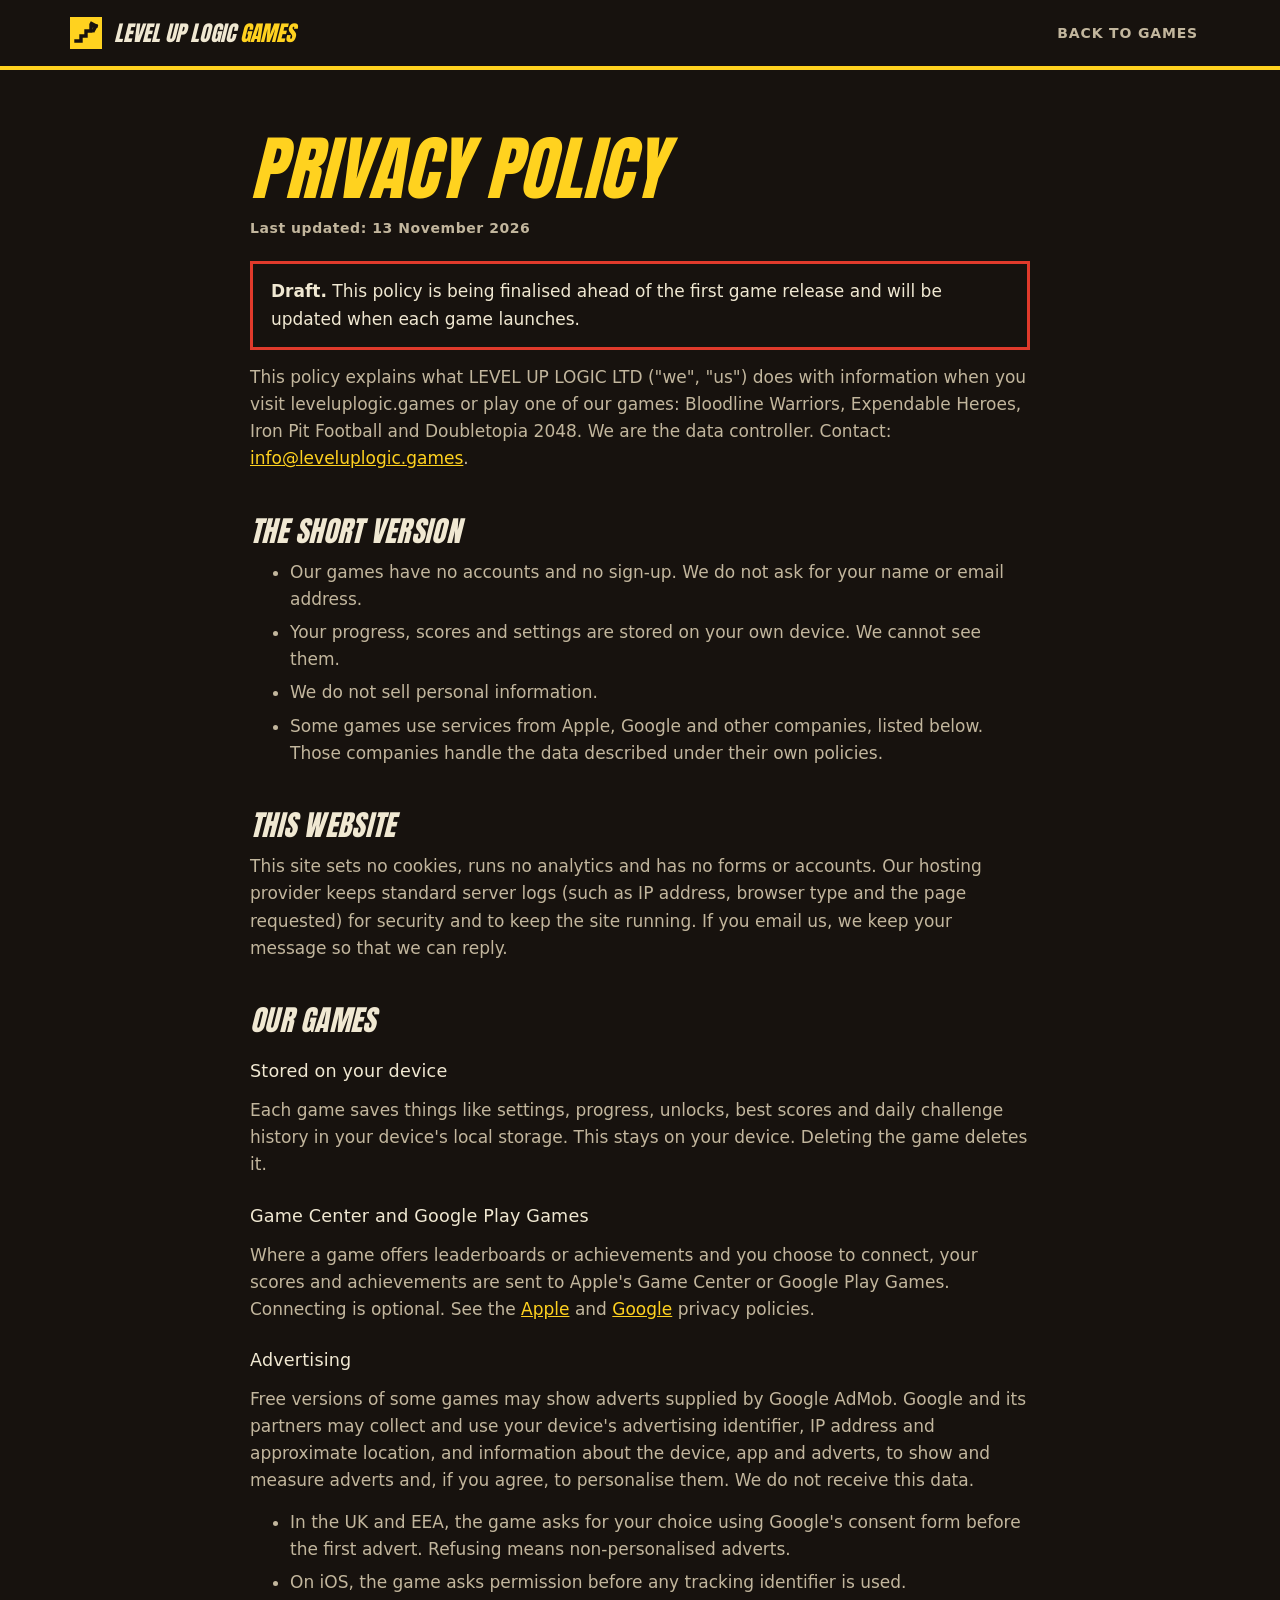
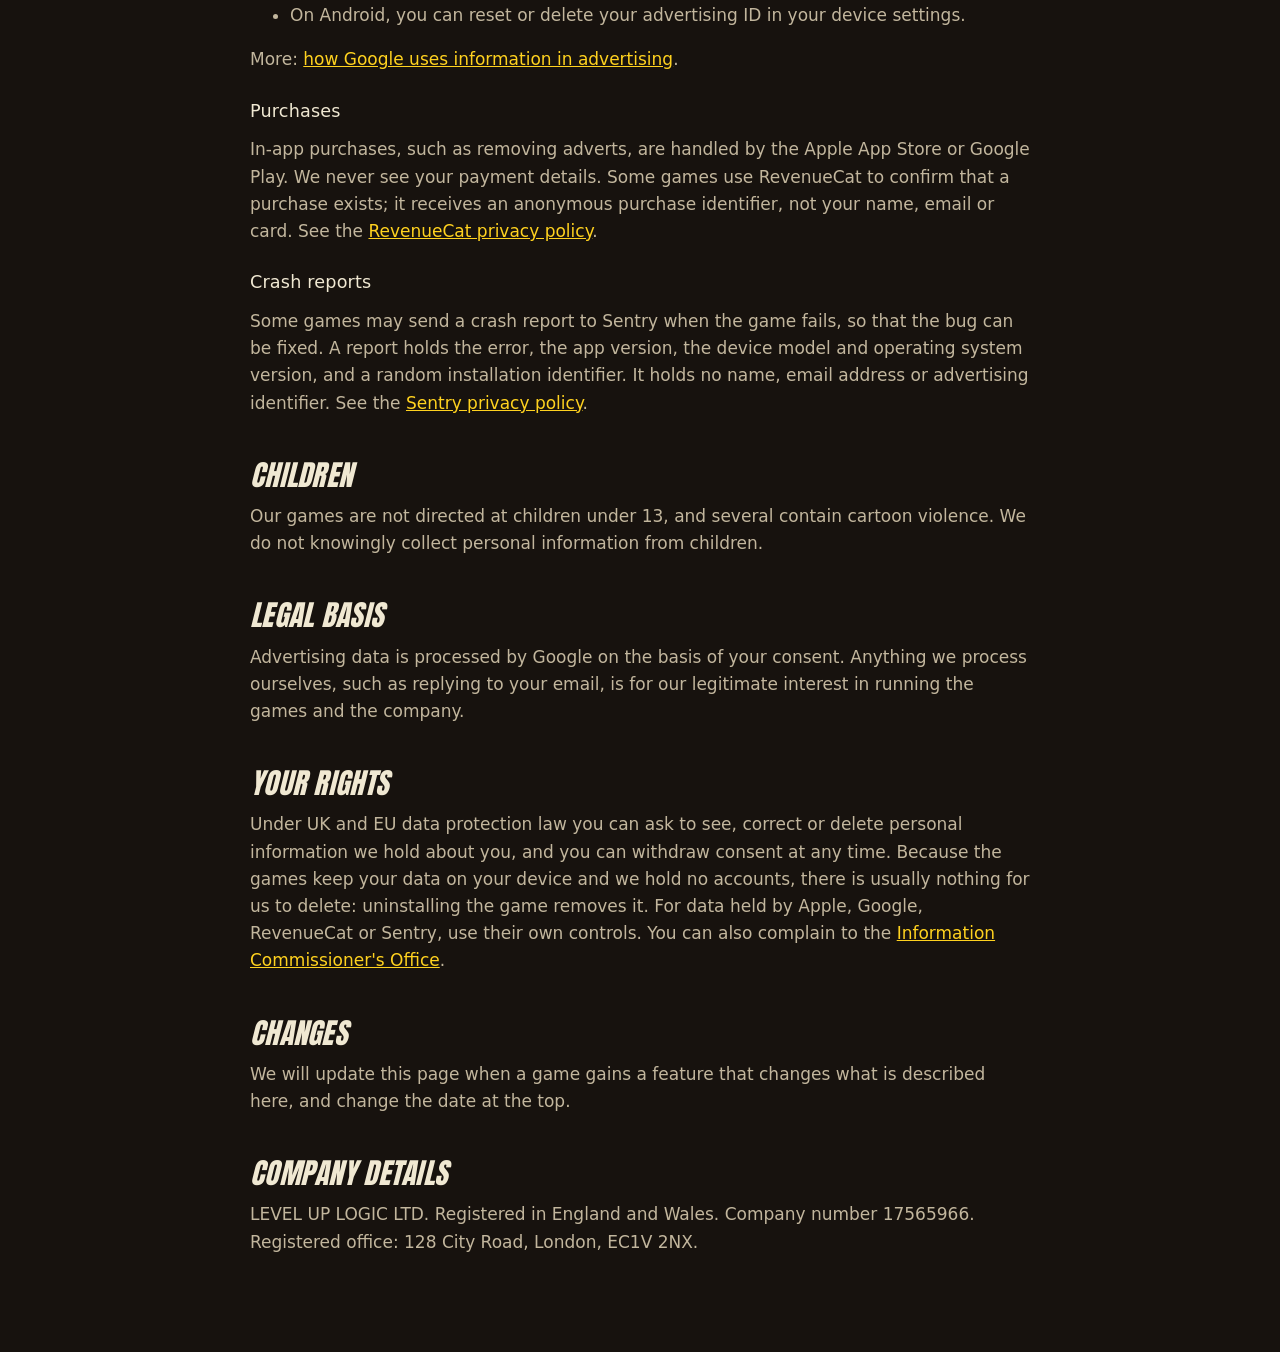
==== privacy.html @ 24464d93 "Publish from LevelUpLogicLtd 566497b" ====
<!doctype html>
<html lang="en-GB">
<head>
<meta charset="utf-8">
<meta name="viewport" content="width=device-width, initial-scale=1">
<title>Privacy Policy | Level Up Logic Games</title>
<meta name="description" content="Privacy policy for the Level Up Logic Games website and games.">
<link rel="canonical" href="https://leveluplogic.games/privacy.html">
<meta name="theme-color" content="#17120e">
<link rel="icon" href="favicon.svg" type="image/svg+xml">
<link rel="stylesheet" href="styles.css">
</head>
<body>
<header class="nav">
  <div class="wrap">
    <a class="brand" href="index.html" aria-label="Level Up Logic Games home">
      <svg viewBox="0 0 32 32" aria-hidden="true"><rect width="32" height="32" fill="#ffd21f"/><path d="M6 24h5v-5h5v-5h5V9h5" fill="none" stroke="#17120e" stroke-width="3.4" stroke-linecap="square" stroke-linejoin="miter"/><path d="M21.5 6.500 26 9l-2.500 4.500" fill="none" stroke="#17120e" stroke-width="3.4" stroke-linecap="square"/></svg>
      <span>Level Up Logic <b>Games</b></span>
    </a>
    <nav class="nav-links" aria-label="Main">
      <a class="keep" href="index.html">Back to games</a>
    </nav>
  </div>
</header>

<main class="legal">
  <div class="wrap">
    <h1>Privacy Policy</h1>
    <p class="updated">Last updated: 13 November 2026</p>

    <!-- DRAFT: remove this notice only after Dan has checked every section against each released build. -->
    <p class="draft"><strong>Draft.</strong> This policy is being finalised ahead of the first game release and will be updated when each game launches.</p>

    <p>This policy explains what LEVEL UP LOGIC LTD ("we", "us") does with information when you visit leveluplogic.games or play one of our games: Bloodline Warriors, Expendable Heroes, Iron Pit Football and Doubletopia 2048. We are the data controller. Contact: <a href="mailto:info@leveluplogic.games">info@leveluplogic.games</a>.</p>

    <h2>The short version</h2>
    <ul>
      <li>Our games have no accounts and no sign-up. We do not ask for your name or email address.</li>
      <li>Your progress, scores and settings are stored on your own device. We cannot see them.</li>
      <li>We do not sell personal information.</li>
      <li>Some games use services from Apple, Google and other companies, listed below. Those companies handle the data described under their own policies.</li>
    </ul>

    <h2>This website</h2>
    <p>This site sets no cookies, runs no analytics and has no forms or accounts. Our hosting provider keeps standard server logs (such as IP address, browser type and the page requested) for security and to keep the site running. If you email us, we keep your message so that we can reply.</p>

    <h2>Our games</h2>

    <h3>Stored on your device</h3>
    <p>Each game saves things like settings, progress, unlocks, best scores and daily challenge history in your device's local storage. This stays on your device. Deleting the game deletes it.</p>

    <h3>Game Center and Google Play Games</h3>
    <p>Where a game offers leaderboards or achievements and you choose to connect, your scores and achievements are sent to Apple's Game Center or Google Play Games. Connecting is optional. See the <a href="https://www.apple.com/legal/privacy/" rel="noopener">Apple</a> and <a href="https://policies.google.com/privacy" rel="noopener">Google</a> privacy policies.</p>

    <h3>Advertising</h3>
    <p>Free versions of some games may show adverts supplied by Google AdMob. Google and its partners may collect and use your device's advertising identifier, IP address and approximate location, and information about the device, app and adverts, to show and measure adverts and, if you agree, to personalise them. We do not receive this data.</p>
    <ul>
      <li>In the UK and EEA, the game asks for your choice using Google's consent form before the first advert. Refusing means non-personalised adverts.</li>
      <li>On iOS, the game asks permission before any tracking identifier is used.</li>
      <li>On Android, you can reset or delete your advertising ID in your device settings.</li>
    </ul>
    <p>More: <a href="https://policies.google.com/technologies/ads" rel="noopener">how Google uses information in advertising</a>.</p>

    <h3>Purchases</h3>
    <p>In-app purchases, such as removing adverts, are handled by the Apple App Store or Google Play. We never see your payment details. Some games use RevenueCat to confirm that a purchase exists; it receives an anonymous purchase identifier, not your name, email or card. See the <a href="https://www.revenuecat.com/privacy/" rel="noopener">RevenueCat privacy policy</a>.</p>

    <h3>Crash reports</h3>
    <p>Some games may send a crash report to Sentry when the game fails, so that the bug can be fixed. A report holds the error, the app version, the device model and operating system version, and a random installation identifier. It holds no name, email address or advertising identifier. See the <a href="https://sentry.io/privacy/" rel="noopener">Sentry privacy policy</a>.</p>

    <h2>Children</h2>
    <p>Our games are not directed at children under 13, and several contain cartoon violence. We do not knowingly collect personal information from children.</p>

    <h2>Legal basis</h2>
    <p>Advertising data is processed by Google on the basis of your consent. Anything we process ourselves, such as replying to your email, is for our legitimate interest in running the games and the company.</p>

    <h2>Your rights</h2>
    <p>Under UK and EU data protection law you can ask to see, correct or delete personal information we hold about you, and you can withdraw consent at any time. Because the games keep your data on your device and we hold no accounts, there is usually nothing for us to delete: uninstalling the game removes it. For data held by Apple, Google, RevenueCat or Sentry, use their own controls. You can also complain to the <a href="https://ico.org.uk" rel="noopener">Information Commissioner's Office</a>.</p>

    <h2>Changes</h2>
    <p>We will update this page when a game gains a feature that changes what is described here, and change the date at the top.</p>

    <h2>Company details</h2>
    <p>LEVEL UP LOGIC LTD. Registered in England and Wales. Company number 17565966. Registered office: 128 City Road, London, EC1V 2NX.</p>
  </div>
</main>
</body>
</html>
---- styles.css ----
/* Level Up Logic Games — leveluplogic.games */
@font-face { font-family: Anton; font-style: normal; font-weight: 400; font-display: swap; src: url(assets/fonts/anton-latin.woff2) format("woff2"); }
:root {
  --ink: #17120e;
  --ink-2: #211a14;
  --ink-3: #2c231b;
  --line: #3d3126;
  --paper: #f0e8d2;
  --muted: #c2b69d;
  --red: #e03a2b;
  --yellow: #ffd21f;
  --teal: #2a9d96;
  --wrap: 1140px;
  --display: Anton, Impact, "Haettenschweiler", "Avenir Next Condensed", "Arial Narrow", "Franklin Gothic Bold", sans-serif;
  --sans: ui-sans-serif, system-ui, -apple-system, "Segoe UI", Roboto, "Helvetica Neue", Arial, sans-serif;
}

*, *::before, *::after { box-sizing: border-box; }
html { scroll-behavior: smooth; scroll-padding-top: 84px; }
body { margin: 0; background: var(--ink); color: var(--paper); font-family: var(--sans); font-size: 17px; line-height: 1.6; -webkit-font-smoothing: antialiased; }
img { max-width: 100%; display: block; }
a { color: inherit; }
p { margin: 0; }
h1, h2, h3 { margin: 0; font-family: var(--display); font-weight: 400; font-style: italic; text-transform: uppercase; letter-spacing: 0.01em; line-height: 0.98; text-wrap: balance; }
:focus-visible { outline: 3px solid var(--yellow); outline-offset: 3px; }

.wrap { width: min(var(--wrap), 100% - 40px); margin-inline: auto; }
.skip { position: absolute; left: -999px; top: 8px; background: var(--yellow); color: var(--ink); padding: 8px 14px; z-index: 50; font-weight: 700; }
.skip:focus { left: 8px; }

/* nav */
.nav { position: sticky; top: 0; z-index: 30; background: var(--ink); border-bottom: 4px solid var(--yellow); }
.nav .wrap { display: flex; align-items: center; justify-content: space-between; height: 66px; gap: 16px; }
.brand { display: inline-flex; align-items: center; gap: 12px; text-decoration: none; font-family: var(--display); font-style: italic; font-size: 1.35rem; text-transform: uppercase; white-space: nowrap; }
.brand svg { width: 32px; height: 32px; flex: none; }
.brand b { color: var(--yellow); font-weight: inherit; }
.nav-links { display: flex; align-items: center; gap: 4px; }
.nav-links a { text-decoration: none; font-weight: 700; font-size: 14px; text-transform: uppercase; letter-spacing: 0.06em; padding: 12px 12px; color: var(--muted); transition: color 0.2s; white-space: nowrap; }
.nav-links a:hover { color: var(--yellow); }

/* buttons */
.btn {
  display: inline-flex; align-items: center; justify-content: center;
  min-height: 48px; padding: 0 22px;
  font-family: var(--display); font-style: italic; font-size: 1.15rem; text-transform: uppercase; letter-spacing: 0.03em; text-decoration: none;
  border: 3px solid var(--ink); box-shadow: 4px 4px 0 var(--ink);
  cursor: pointer; transition: background 0.2s, color 0.2s;
}
.btn-yellow { background: var(--yellow); color: var(--ink); }
.btn-yellow:hover { background: #ffe163; }
.btn-paper { background: var(--paper); color: var(--ink); }
.btn-paper:hover { background: #fff; }
.on-dark .btn, .btn.on-dark { border-color: var(--paper); box-shadow: 4px 4px 0 rgba(0, 0, 0, 0.6); }

/* hero */
.hero { position: relative; background: var(--red); color: var(--ink); padding: 84px 0 96px; overflow: hidden; border-bottom: 4px solid var(--ink); }
.hero::before {
  content: ""; position: absolute; inset: 0; pointer-events: none; opacity: 0.2;
  background-image: radial-gradient(var(--ink) 22%, transparent 23%);
  background-size: 18px 18px; transform: rotate(-8deg) scale(1.4);
  mask-image: linear-gradient(100deg, transparent 30%, #000 100%);
  -webkit-mask-image: linear-gradient(100deg, transparent 30%, #000 100%);
}
.hero .wrap { position: relative; }
.stamp { display: inline-block; background: var(--ink); color: var(--yellow); font-weight: 800; font-size: 13px; letter-spacing: 0.12em; text-transform: uppercase; padding: 7px 12px; transform: rotate(-2deg); }
.hero h1 { font-size: clamp(3.4rem, 11vw, 8.2rem); margin-top: 22px; color: var(--paper); text-shadow: 5px 5px 0 var(--ink); -webkit-text-stroke: 2px var(--ink); paint-order: stroke fill; max-width: 11ch; }
.hero h1 span { color: var(--yellow); }
.hero .lede { margin-top: 28px; max-width: 54ch; font-size: clamp(1.1rem, 1.7vw, 1.3rem); font-weight: 600; color: var(--ink); }
.cta-row { display: flex; flex-wrap: wrap; gap: 14px; margin-top: 32px; }

.ticker { background: var(--yellow); color: var(--ink); border-bottom: 4px solid var(--ink); font-family: var(--display); font-style: italic; text-transform: uppercase; font-size: 1.05rem; letter-spacing: 0.04em; }
.ticker ul { display: flex; flex-wrap: wrap; justify-content: center; gap: 6px 34px; list-style: none; margin: 0 auto; padding: 12px 20px; }

/* games */
.games { padding: 88px 0 40px; }
.section-head { margin-bottom: 48px; }
.section-head h2 { font-size: clamp(2.4rem, 6vw, 4.2rem); color: var(--yellow); }
.section-head p { margin-top: 14px; color: var(--muted); max-width: 60ch; }

.game { display: grid; grid-template-columns: 1.15fr 1fr; gap: 0; background: var(--ink-2); border: 3px solid var(--paper); box-shadow: 8px 8px 0 #000; margin-bottom: 56px; }
.game:nth-of-type(even) .game-art { order: 2; border-right: 0; border-left: 3px solid var(--paper); }
.game-art { position: relative; min-height: 340px; background: #000; border-right: 3px solid var(--paper); overflow: hidden; }
.game-art img { position: absolute; inset: 0; width: 100%; height: 100%; object-fit: cover; }
.game-art.contain { background: #fff; }
.game-art.contain img { object-fit: contain; padding: 18px; }
.game-art.phone { background: radial-gradient(circle at 50% 40%, #3b1d6b, #120a24 75%); }
.game-art.phone img { object-fit: contain; padding: 22px 0; }
.game-body { padding: 36px; display: flex; flex-direction: column; gap: 16px; justify-content: center; }
.status { align-self: flex-start; font-weight: 800; font-size: 12.5px; letter-spacing: 0.1em; text-transform: uppercase; padding: 6px 11px; background: var(--yellow); color: var(--ink); transform: rotate(-1.5deg); }
.status.red { background: var(--red); color: #fff; }
.game h3 { font-size: clamp(2rem, 4.4vw, 3.1rem); }
.game .tagline { font-weight: 700; color: var(--yellow); font-size: 1.1rem; }
.game p { color: var(--muted); }
.meta { display: grid; grid-template-columns: auto 1fr; gap: 6px 18px; margin: 4px 0 0; font-size: 15px; }
.meta dt { font-weight: 800; text-transform: uppercase; letter-spacing: 0.08em; font-size: 12px; color: var(--muted); padding-top: 3px; }
.meta dd { margin: 0; }
.content-note { font-size: 14px; color: var(--muted); border-left: 3px solid var(--red); padding-left: 12px; }

/* studio */
.studio { background: var(--teal); color: var(--ink); border-block: 4px solid var(--ink); padding: 80px 0; position: relative; overflow: hidden; }
.studio::before { content: ""; position: absolute; inset: 0; opacity: 0.16; background-image: radial-gradient(var(--ink) 22%, transparent 23%); background-size: 22px 22px; transform: rotate(45deg) scale(1.6); pointer-events: none; }
.studio .wrap { position: relative; display: grid; grid-template-columns: 1.2fr 1fr; gap: 48px; align-items: center; }
.studio h2 { font-size: clamp(2.4rem, 6vw, 4.2rem); color: var(--paper); text-shadow: 4px 4px 0 var(--ink); -webkit-text-stroke: 1.5px var(--ink); paint-order: stroke fill; }
.studio p { margin-top: 18px; font-weight: 600; max-width: 54ch; }
.studio .panel { background: var(--ink); color: var(--paper); border: 3px solid var(--ink); box-shadow: 8px 8px 0 rgba(0, 0, 0, 0.45); padding: 30px; }
.studio .panel h3 { font-size: 1.7rem; color: var(--yellow); }
.studio .panel p { color: var(--muted); font-weight: 400; margin-top: 12px; }
.studio .panel .cta-row { margin-top: 22px; }
.studio .panel a.text { color: var(--yellow); font-weight: 700; }
.mail { font-weight: 700; margin-top: 16px; word-break: break-word; }

/* footer */
footer { padding: 40px 0 48px; font-size: 14.5px; color: var(--muted); }
footer .wrap { display: grid; grid-template-columns: 1.4fr 1fr; gap: 32px; }
footer address { font-style: normal; margin-top: 10px; line-height: 1.7; }
footer nav { display: flex; flex-wrap: wrap; gap: 6px 22px; justify-content: flex-end; align-content: start; }
footer a { text-decoration: none; padding: 6px 0; }
footer a:hover { color: var(--yellow); text-decoration: underline; }

/* legal */
.legal { padding: 64px 0 96px; }
.legal .wrap { max-width: 780px; }
.legal h1 { font-size: clamp(2.6rem, 7vw, 4.4rem); color: var(--yellow); }
.legal h2 { font-size: 1.8rem; margin-top: 44px; color: var(--paper); }
.legal h3 { font-family: var(--sans); font-style: normal; text-transform: none; font-size: 1.1rem; line-height: 1.3; margin-top: 26px; }
.legal p, .legal ul { color: var(--muted); margin-top: 14px; }
.legal li { margin-top: 6px; }
.legal a { color: var(--yellow); }
.legal .updated { font-weight: 700; font-size: 14px; letter-spacing: 0.04em; }
.legal .draft { border: 3px solid var(--red); padding: 14px 18px; color: var(--paper); margin-top: 22px; }

@media (max-width: 900px) {
  .game { grid-template-columns: 1fr; }
  .game-art, .game:nth-of-type(even) .game-art { order: 0; min-height: 0; aspect-ratio: 16 / 9; border: 0; border-bottom: 3px solid var(--paper); }
  .game-art.phone { aspect-ratio: 4 / 3; }
  .game-body { padding: 26px; }
  .studio .wrap { grid-template-columns: 1fr; }
  footer .wrap { grid-template-columns: 1fr; }
  footer nav { justify-content: flex-start; }
}
@media (max-width: 640px) {
  .nav-links a:not(.keep) { display: none; }
  .hero { padding: 56px 0 68px; }
  .hero h1 { -webkit-text-stroke: 1.5px var(--ink); text-shadow: 3px 3px 0 var(--ink); }
  .games { padding-top: 64px; }
  .game { box-shadow: 5px 5px 0 #000; }
}
@media (prefers-reduced-motion: reduce) {
  html { scroll-behavior: auto; }
  * { transition: none !important; }
}
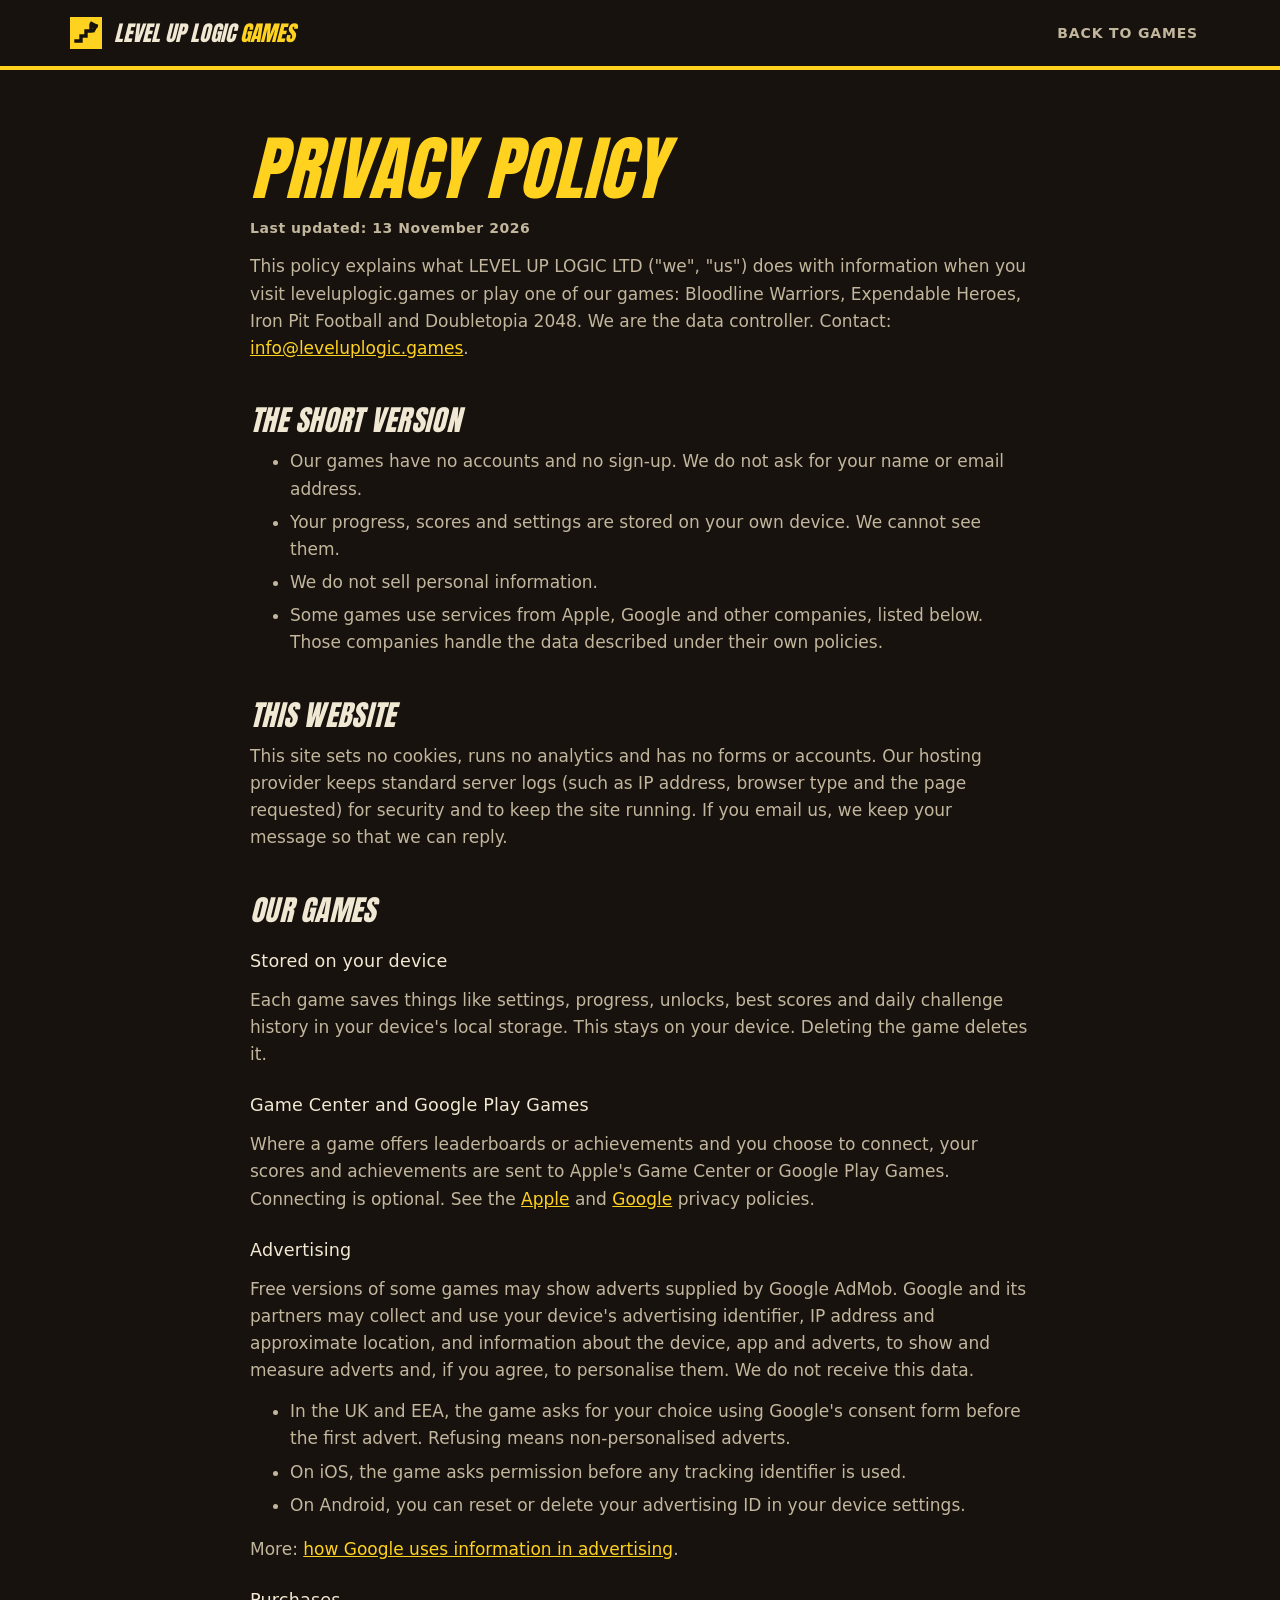
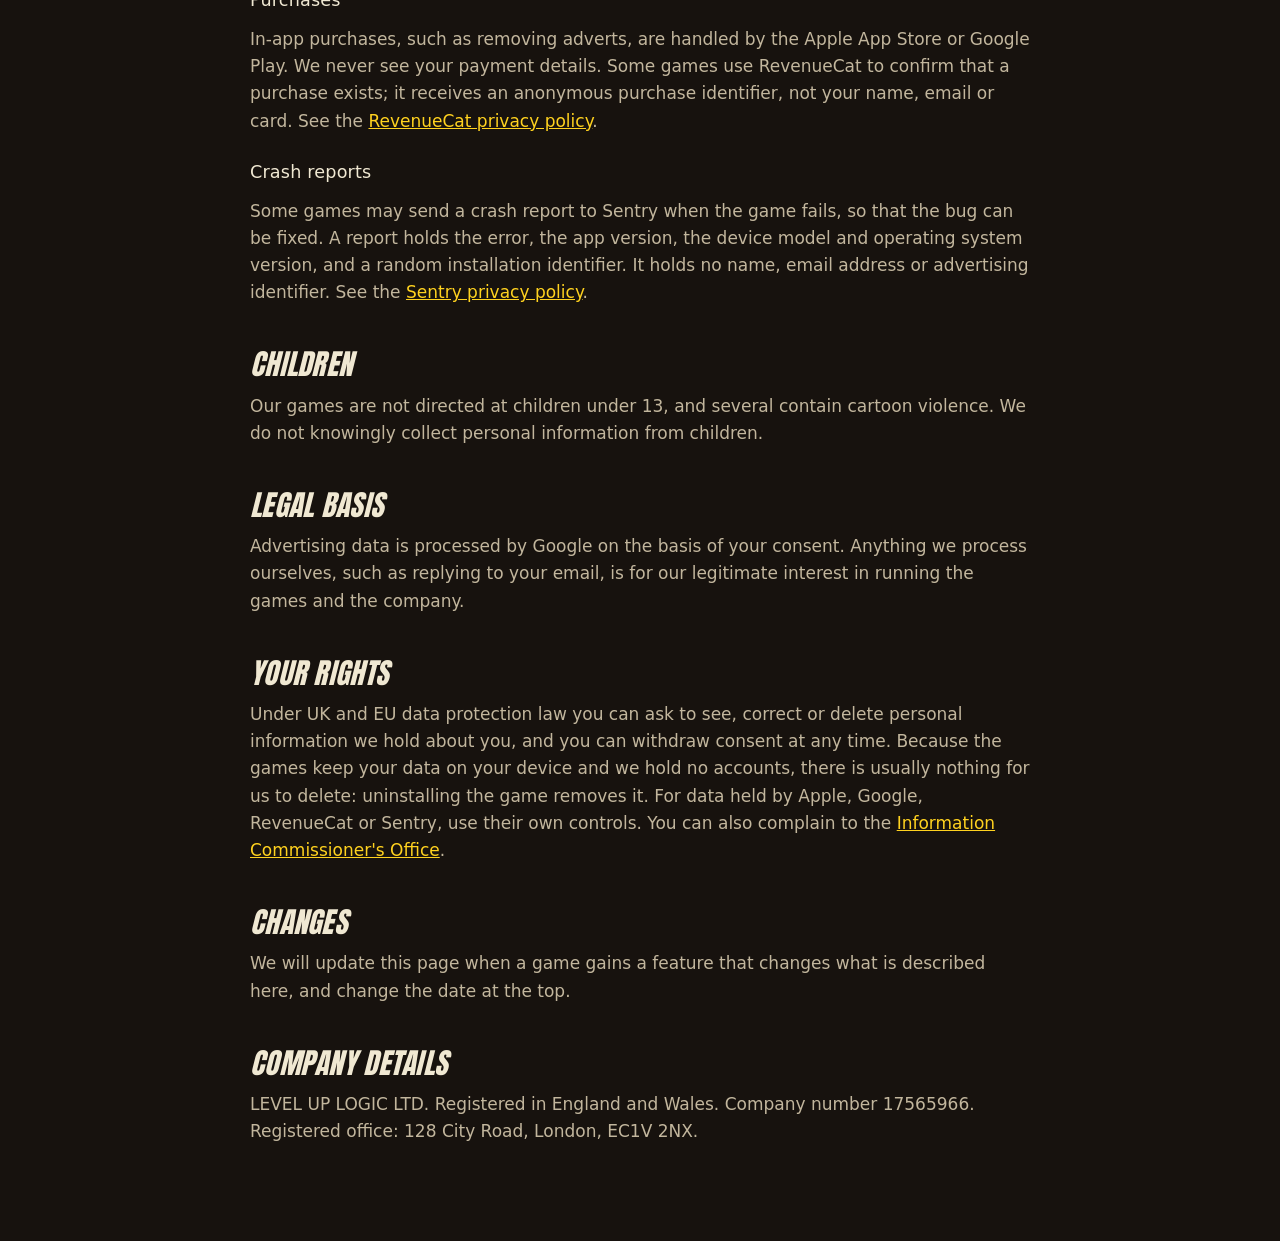
==== commit 979cbc03: "Publish from LevelUpLogicLtd 9653588" ====
--- a/privacy.html
+++ b/privacy.html
@@ -28,8 +28,6 @@
     <h1>Privacy Policy</h1>
     <p class="updated">Last updated: 13 November 2026</p>
 
-    <!-- DRAFT: remove this notice only after Dan has checked every section against each released build. -->
-    <p class="draft"><strong>Draft.</strong> This policy is being finalised ahead of the first game release and will be updated when each game launches.</p>
 
     <p>This policy explains what LEVEL UP LOGIC LTD ("we", "us") does with information when you visit leveluplogic.games or play one of our games: Bloodline Warriors, Expendable Heroes, Iron Pit Football and Doubletopia 2048. We are the data controller. Contact: <a href="mailto:info@leveluplogic.games">info@leveluplogic.games</a>.</p>
 
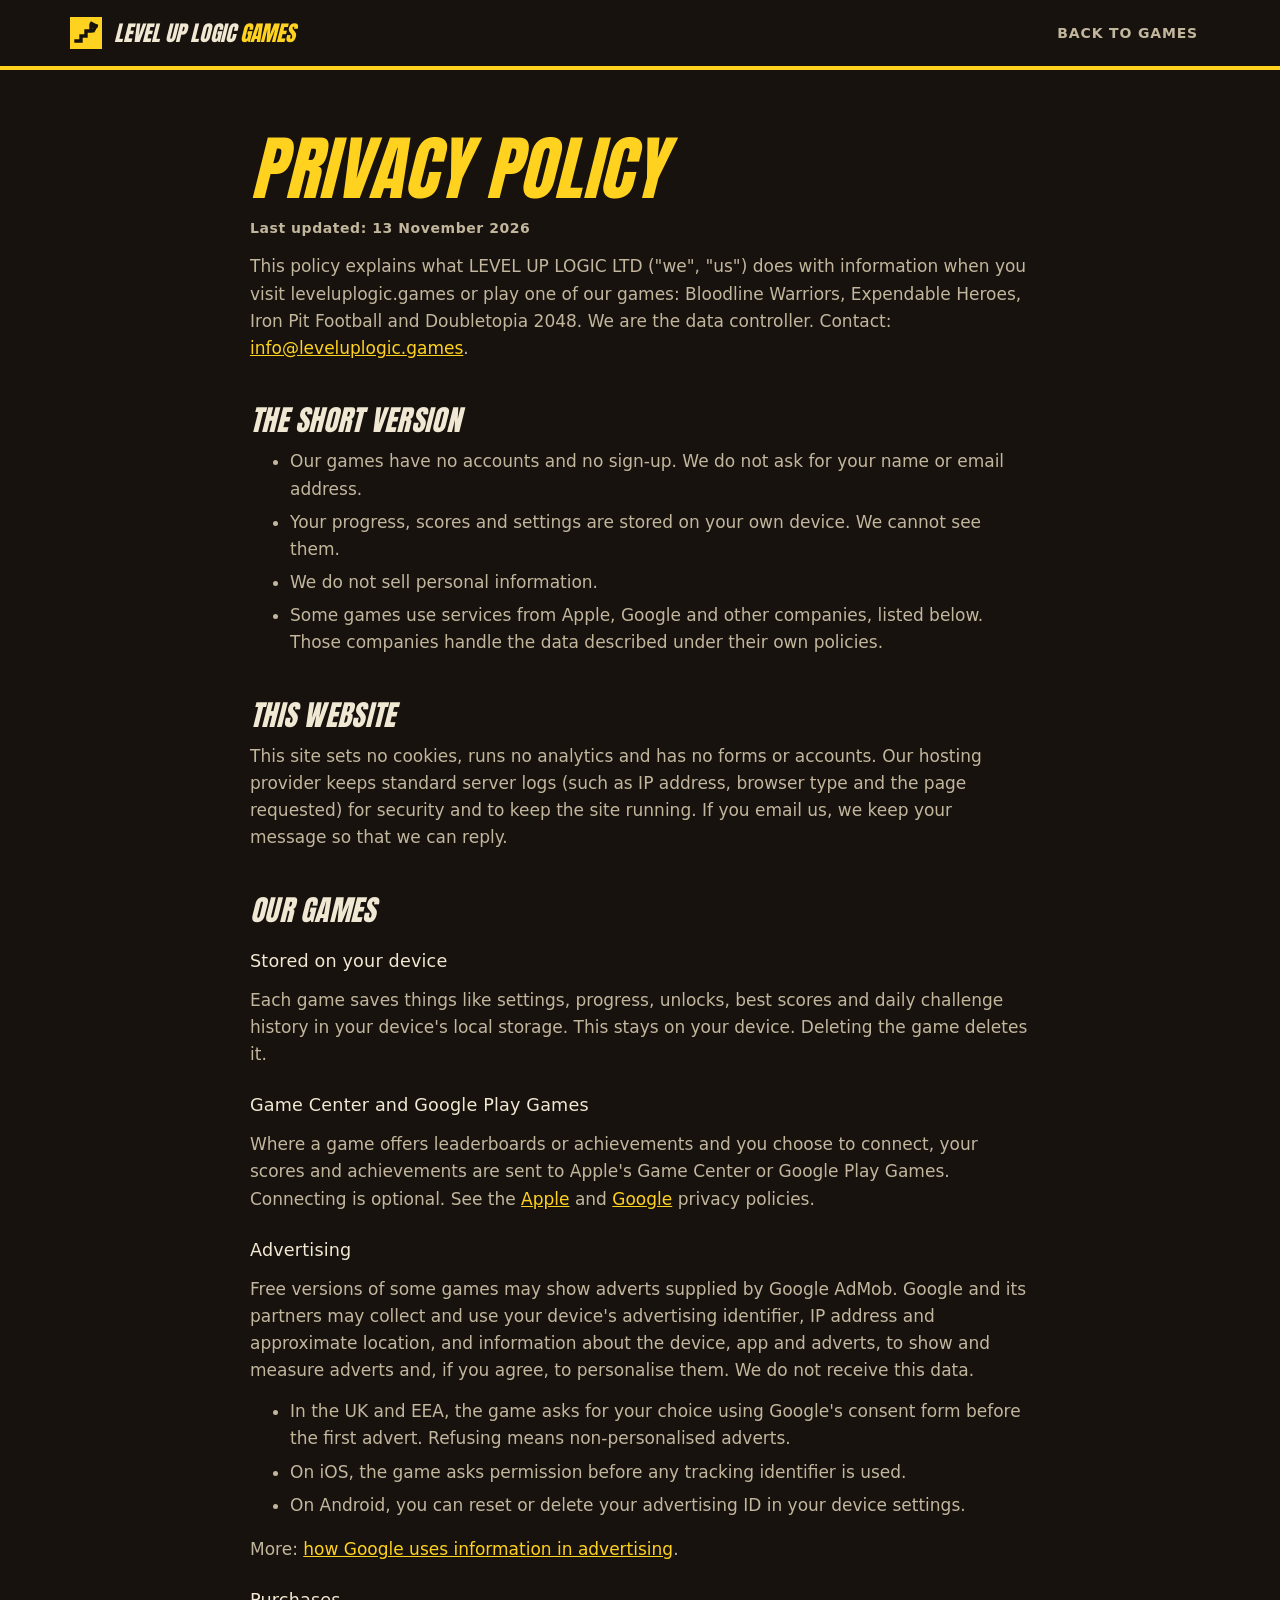
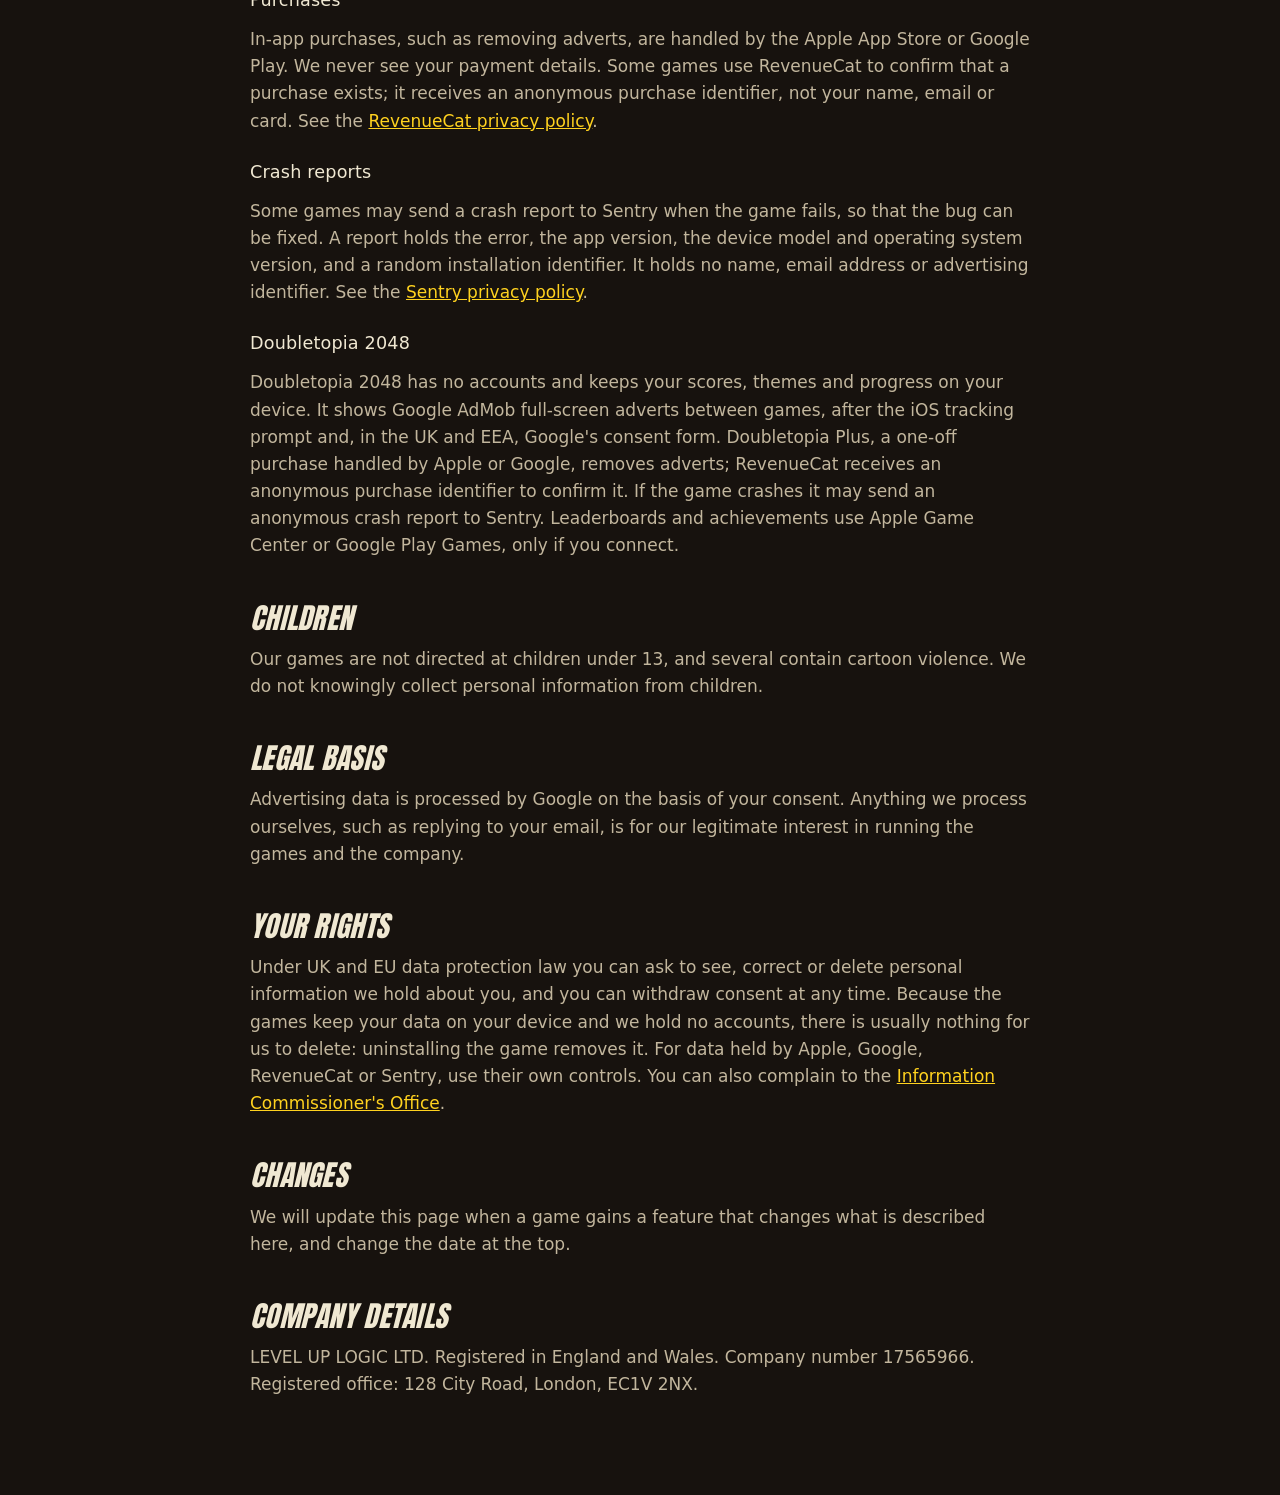
==== commit 6bcc423a: "Publish from LevelUpLogicLtd 1326b64" ====
--- a/privacy.html
+++ b/privacy.html
@@ -65,6 +65,9 @@
     <h3>Crash reports</h3>
     <p>Some games may send a crash report to Sentry when the game fails, so that the bug can be fixed. A report holds the error, the app version, the device model and operating system version, and a random installation identifier. It holds no name, email address or advertising identifier. See the <a href="https://sentry.io/privacy/" rel="noopener">Sentry privacy policy</a>.</p>
 
+    <h3>Doubletopia 2048</h3>
+    <p>Doubletopia 2048 has no accounts and keeps your scores, themes and progress on your device. It shows Google AdMob full-screen adverts between games, after the iOS tracking prompt and, in the UK and EEA, Google's consent form. Doubletopia Plus, a one-off purchase handled by Apple or Google, removes adverts; RevenueCat receives an anonymous purchase identifier to confirm it. If the game crashes it may send an anonymous crash report to Sentry. Leaderboards and achievements use Apple Game Center or Google Play Games, only if you connect.</p>
+
     <h2>Children</h2>
     <p>Our games are not directed at children under 13, and several contain cartoon violence. We do not knowingly collect personal information from children.</p>
 
--- a/styles.css
+++ b/styles.css
@@ -53,7 +53,7 @@
 .on-dark .btn, .btn.on-dark { border-color: var(--paper); box-shadow: 4px 4px 0 rgba(0, 0, 0, 0.6); }
 
 /* hero */
-.hero { position: relative; background: var(--red); color: var(--ink); padding: 84px 0 96px; overflow: hidden; border-bottom: 4px solid var(--ink); }
+.hero { position: relative; background: #e8503f; color: var(--ink); padding: 84px 0 96px; overflow: hidden; border-bottom: 4px solid var(--ink); }
 .hero::before {
   content: ""; position: absolute; inset: 0; pointer-events: none; opacity: 0.2;
   background-image: radial-gradient(var(--ink) 22%, transparent 23%);
@@ -87,7 +87,7 @@
 .game-art.phone img { object-fit: contain; padding: 22px 0; }
 .game-body { padding: 36px; display: flex; flex-direction: column; gap: 16px; justify-content: center; }
 .status { align-self: flex-start; font-weight: 800; font-size: 12.5px; letter-spacing: 0.1em; text-transform: uppercase; padding: 6px 11px; background: var(--yellow); color: var(--ink); transform: rotate(-1.5deg); }
-.status.red { background: var(--red); color: #fff; }
+.status.red { background: #c92f21; color: #fff; }
 .game h3 { font-size: clamp(2rem, 4.4vw, 3.1rem); }
 .game .tagline { font-weight: 700; color: var(--yellow); font-size: 1.1rem; }
 .game p { color: var(--muted); }
@@ -114,7 +114,7 @@
 footer .wrap { display: grid; grid-template-columns: 1.4fr 1fr; gap: 32px; }
 footer address { font-style: normal; margin-top: 10px; line-height: 1.7; }
 footer nav { display: flex; flex-wrap: wrap; gap: 6px 22px; justify-content: flex-end; align-content: start; }
-footer a { text-decoration: none; padding: 6px 0; }
+footer a { text-decoration: none; padding: 6px 0; display: inline-block; min-width: 24px; }
 footer a:hover { color: var(--yellow); text-decoration: underline; }
 
 /* legal */
@@ -134,12 +134,16 @@
   .game-art, .game:nth-of-type(even) .game-art { order: 0; min-height: 0; aspect-ratio: 16 / 9; border: 0; border-bottom: 3px solid var(--paper); }
   .game-art.phone { aspect-ratio: 4 / 3; }
   .game-body { padding: 26px; }
+  .game > * { min-width: 0; }
   .studio .wrap { grid-template-columns: 1fr; }
   footer .wrap { grid-template-columns: 1fr; }
   footer nav { justify-content: flex-start; }
 }
 @media (max-width: 640px) {
   .nav-links a:not(.keep) { display: none; }
+  .brand { font-size: 1.05rem; gap: 8px; }
+  .brand svg { width: 26px; height: 26px; }
+  .nav-links a { font-size: 12.5px; padding: 12px 4px; letter-spacing: 0.03em; }
   .hero { padding: 56px 0 68px; }
   .hero h1 { -webkit-text-stroke: 1.5px var(--ink); text-shadow: 3px 3px 0 var(--ink); }
   .games { padding-top: 64px; }
@@ -149,3 +153,8 @@
   html { scroll-behavior: auto; }
   * { transition: none !important; }
 }
+
+@media (max-width: 360px) {
+  .brand span { display: none; }
+  .game-body { padding: 20px; }
+}
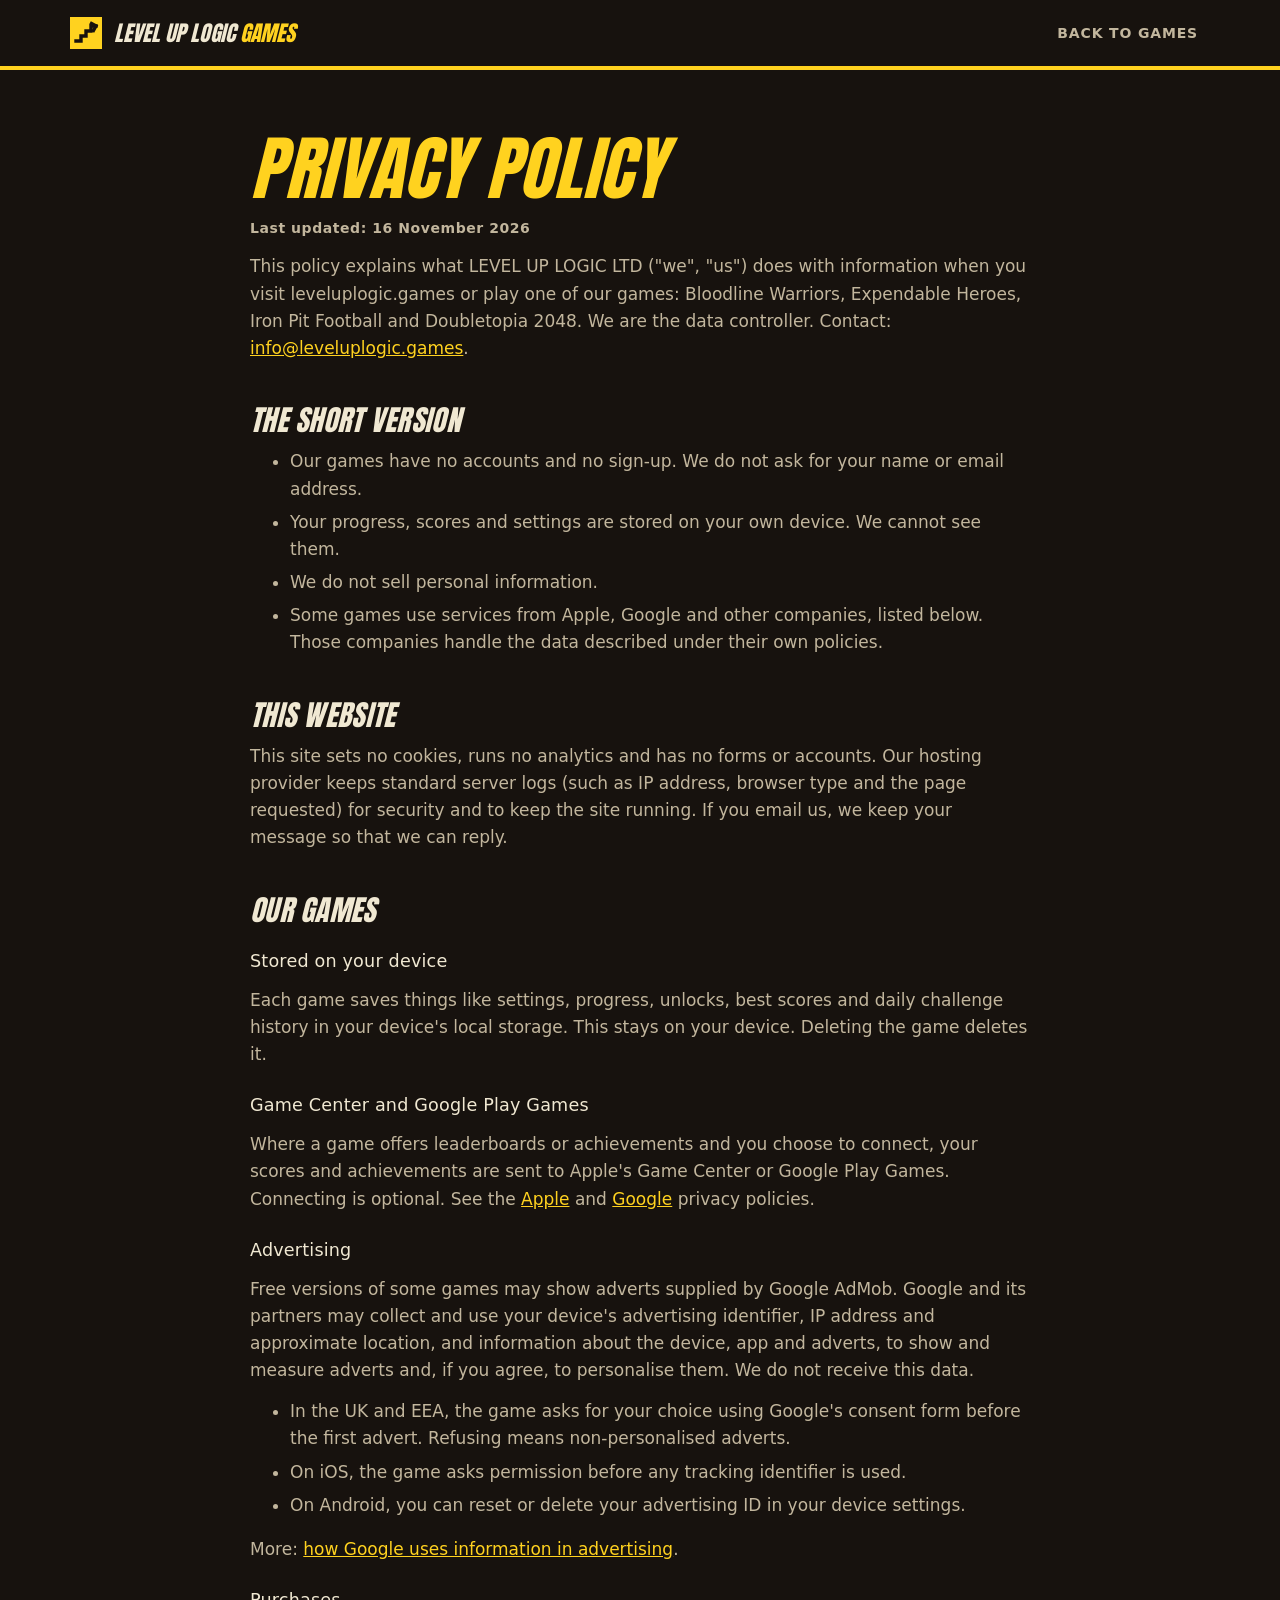
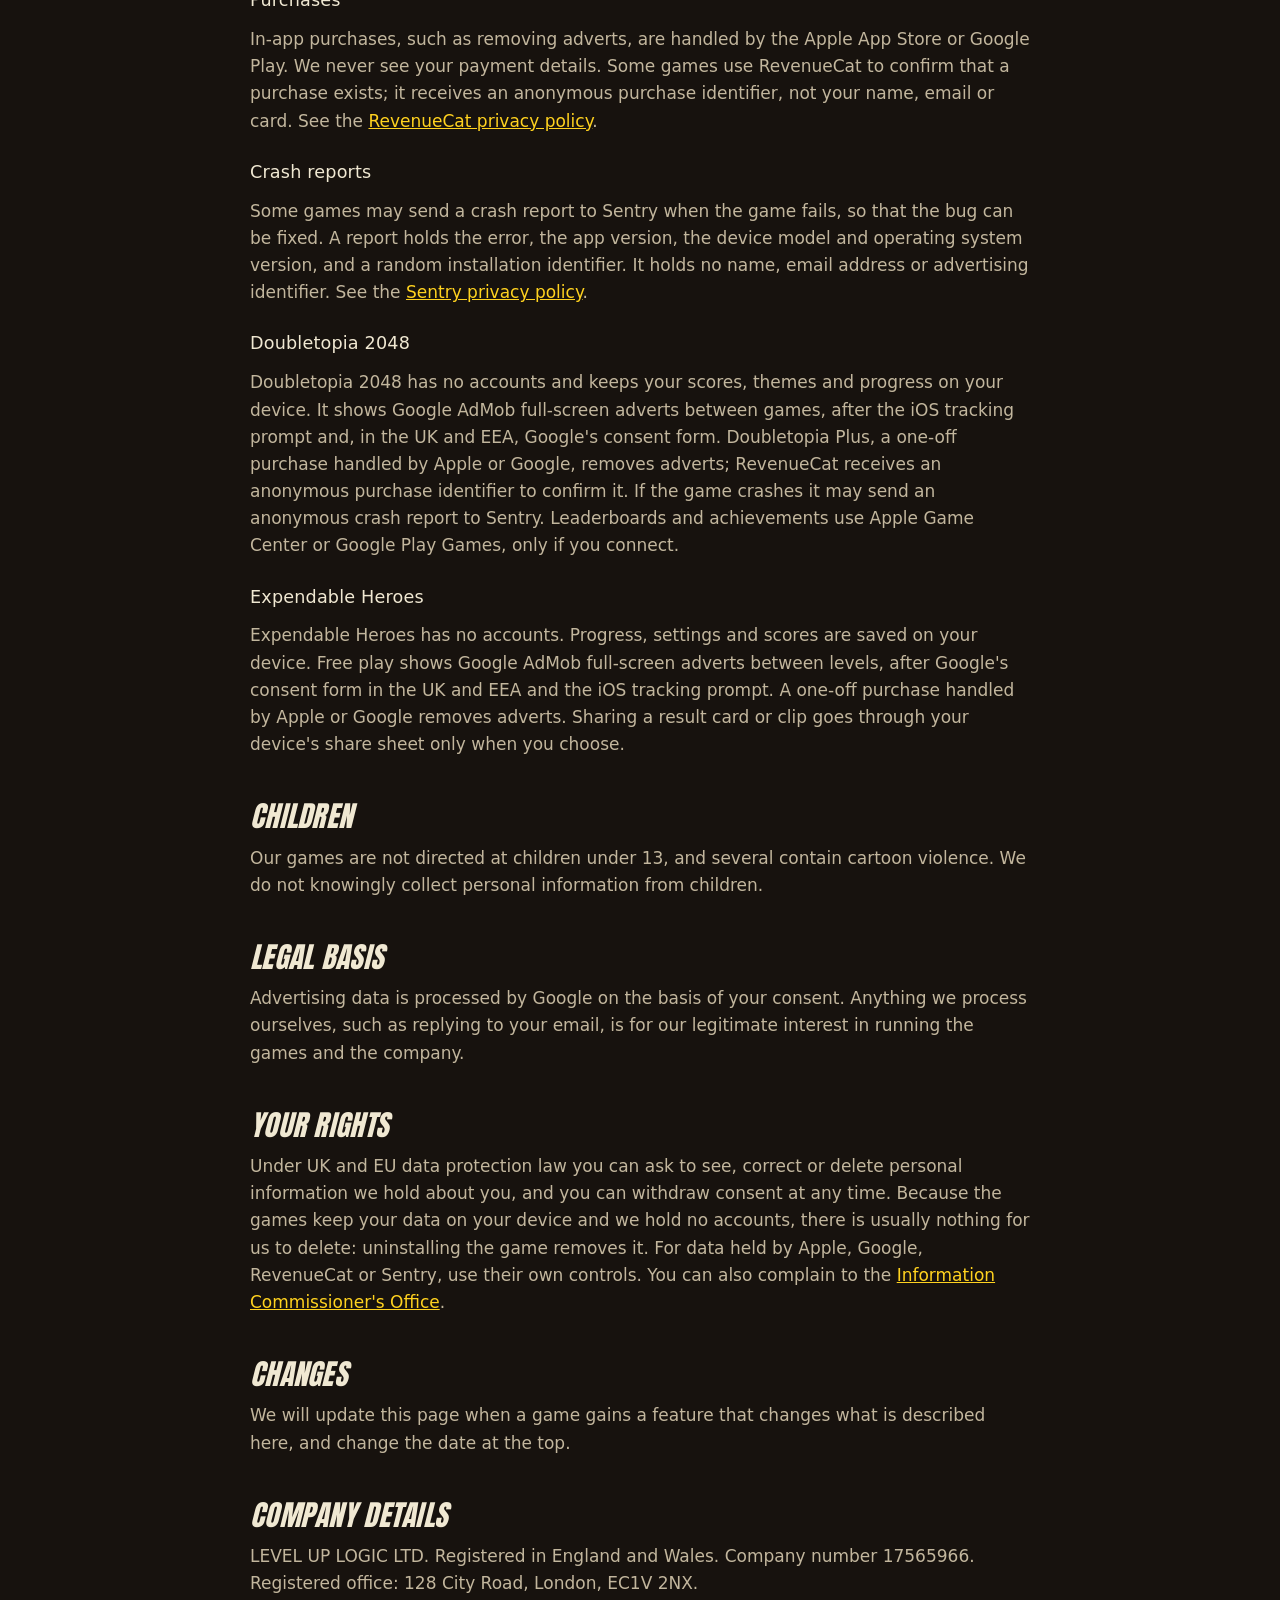
==== commit 24efe2f7: "Publish from LevelUpLogicLtd b36b5b6" ====
--- a/privacy.html
+++ b/privacy.html
@@ -26,7 +26,7 @@
 <main class="legal">
   <div class="wrap">
     <h1>Privacy Policy</h1>
-    <p class="updated">Last updated: 13 November 2026</p>
+    <p class="updated">Last updated: 16 November 2026</p>
 
 
     <p>This policy explains what LEVEL UP LOGIC LTD ("we", "us") does with information when you visit leveluplogic.games or play one of our games: Bloodline Warriors, Expendable Heroes, Iron Pit Football and Doubletopia 2048. We are the data controller. Contact: <a href="mailto:info@leveluplogic.games">info@leveluplogic.games</a>.</p>
@@ -68,6 +68,9 @@
     <h3>Doubletopia 2048</h3>
     <p>Doubletopia 2048 has no accounts and keeps your scores, themes and progress on your device. It shows Google AdMob full-screen adverts between games, after the iOS tracking prompt and, in the UK and EEA, Google's consent form. Doubletopia Plus, a one-off purchase handled by Apple or Google, removes adverts; RevenueCat receives an anonymous purchase identifier to confirm it. If the game crashes it may send an anonymous crash report to Sentry. Leaderboards and achievements use Apple Game Center or Google Play Games, only if you connect.</p>
 
+    <h3>Expendable Heroes</h3>
+    <p>Expendable Heroes has no accounts. Progress, settings and scores are saved on your device. Free play shows Google AdMob full-screen adverts between levels, after Google's consent form in the UK and EEA and the iOS tracking prompt. A one-off purchase handled by Apple or Google removes adverts. Sharing a result card or clip goes through your device's share sheet only when you choose.</p>
+
     <h2>Children</h2>
     <p>Our games are not directed at children under 13, and several contain cartoon violence. We do not knowingly collect personal information from children.</p>
 
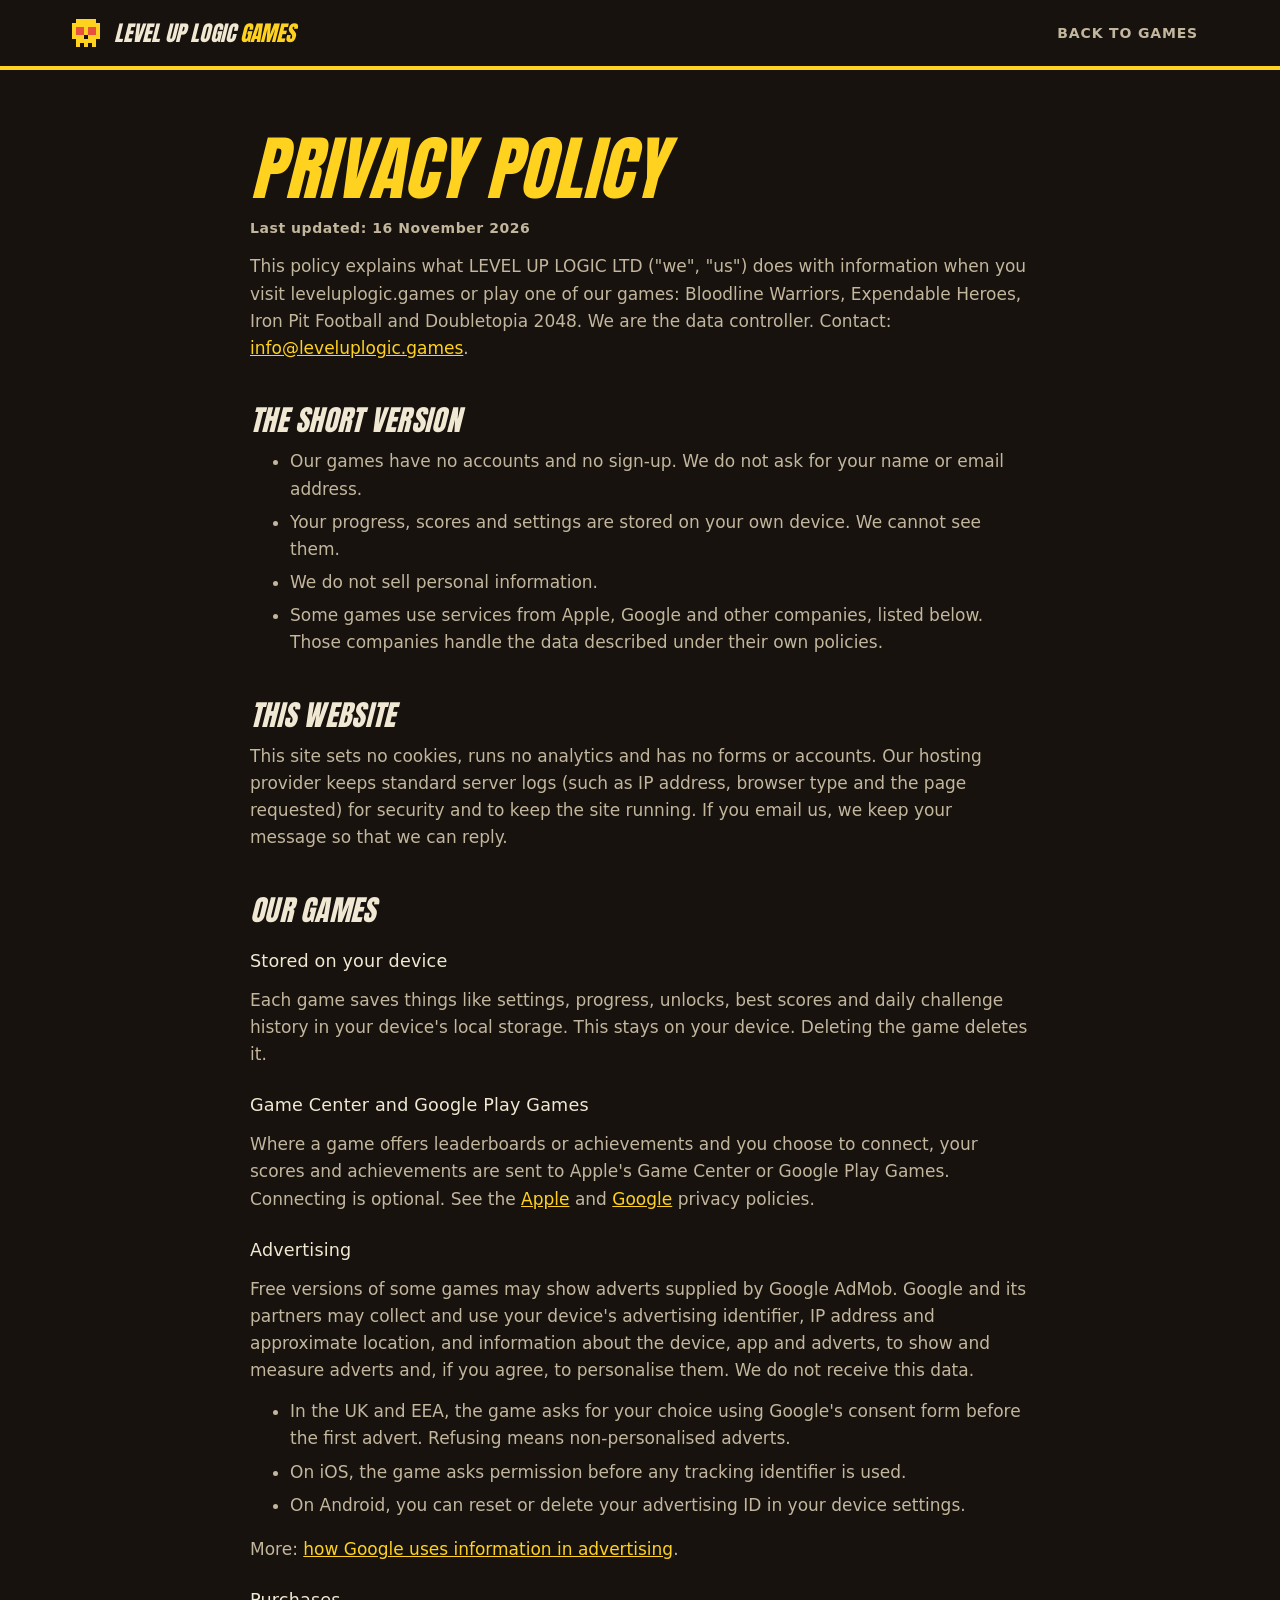
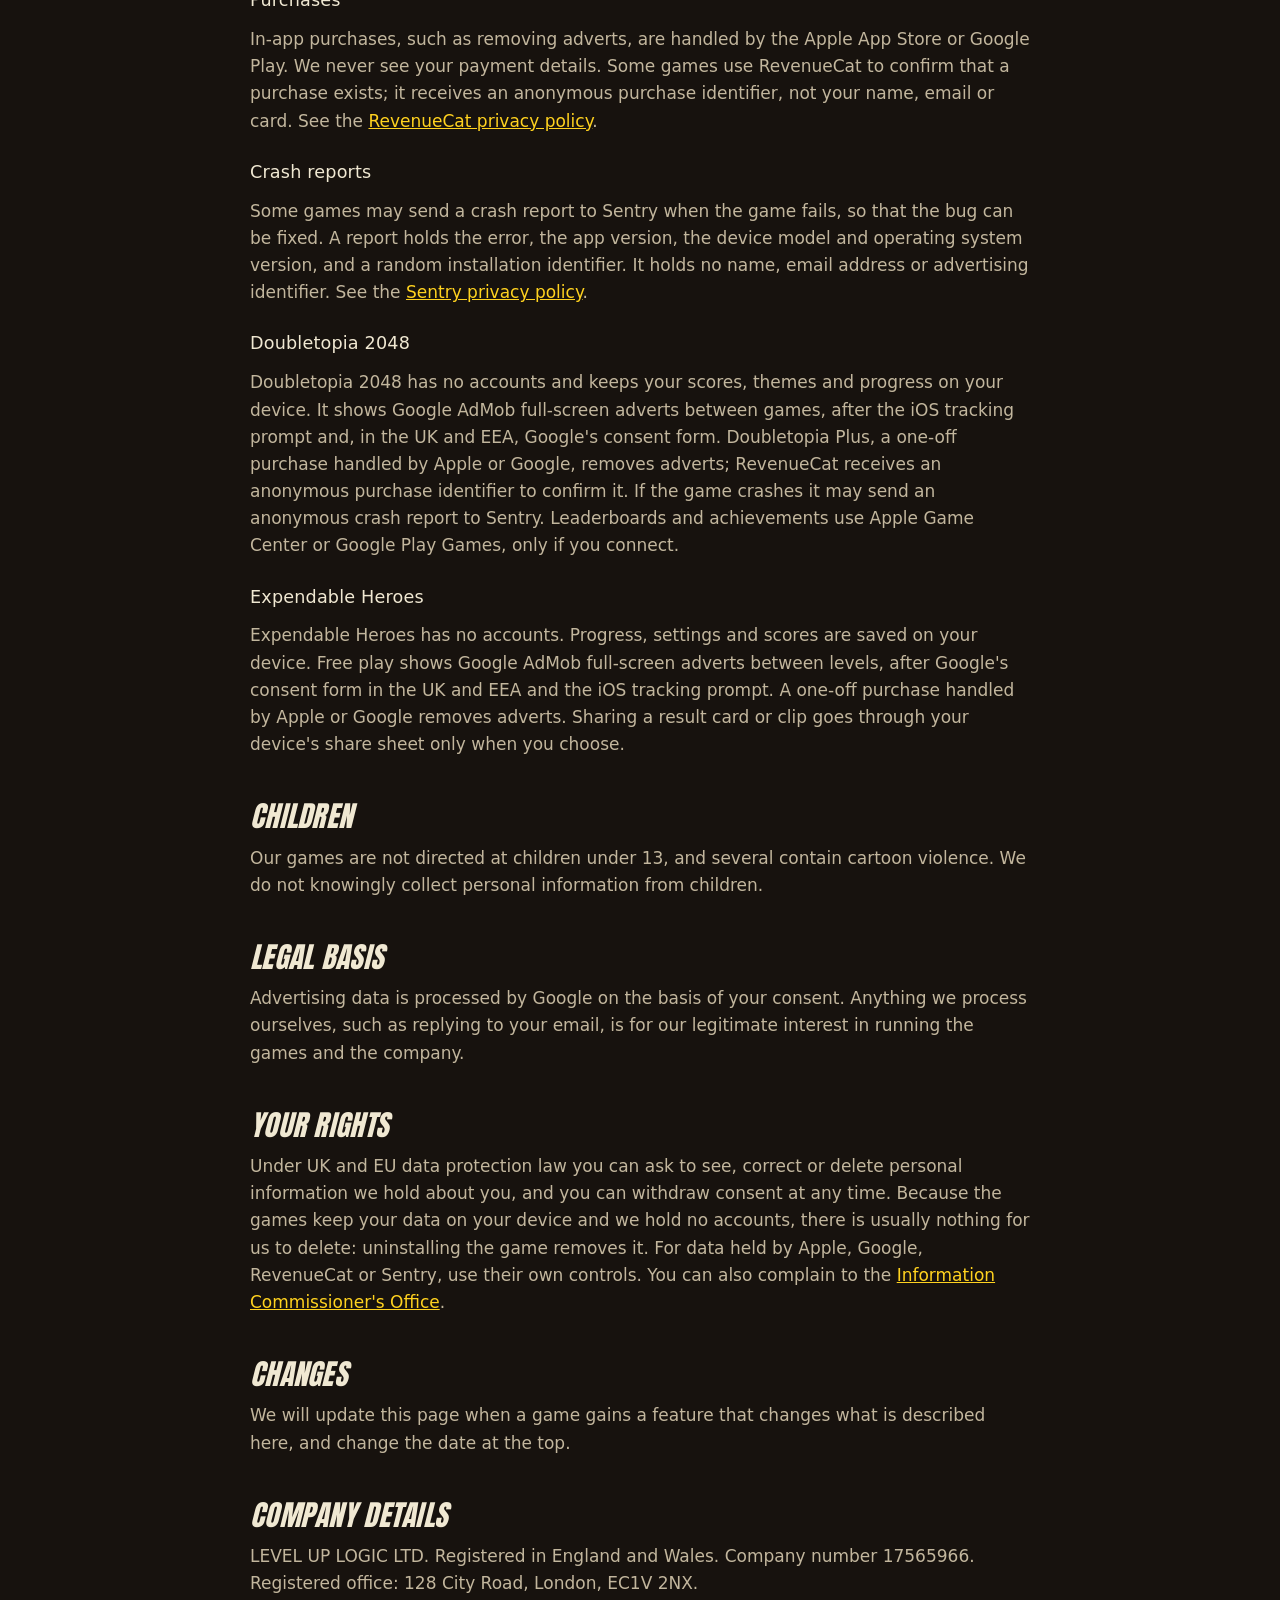
==== commit d7fc979e: "Publish from LevelUpLogicLtd 927ce4f" ====
--- a/privacy.html
+++ b/privacy.html
@@ -14,7 +14,7 @@
 <header class="nav">
   <div class="wrap">
     <a class="brand" href="index.html" aria-label="Level Up Logic Games home">
-      <svg viewBox="0 0 32 32" aria-hidden="true"><rect width="32" height="32" fill="#ffd21f"/><path d="M6 24h5v-5h5v-5h5V9h5" fill="none" stroke="#17120e" stroke-width="3.4" stroke-linecap="square" stroke-linejoin="miter"/><path d="M21.5 6.500 26 9l-2.500 4.500" fill="none" stroke="#17120e" stroke-width="3.4" stroke-linecap="square"/></svg>
+      <svg viewBox="0 0 32 32" aria-hidden="true"><g shape-rendering="crispEdges"><path fill="#ffd21f" d="M6 2h20v4H6zM2 6h28v12H2zM2 18h12v4H2zM18 18h12v4H18zM6 22h20v4H6zM6 26h4v4H6zM14 26h4v4h-4zM22 26h4v4h-4z"/><path fill="#e8503f" d="M6 10h8v8H6zM18 10h8v8h-8z"/></g></svg>
       <span>Level Up Logic <b>Games</b></span>
     </a>
     <nav class="nav-links" aria-label="Main">
